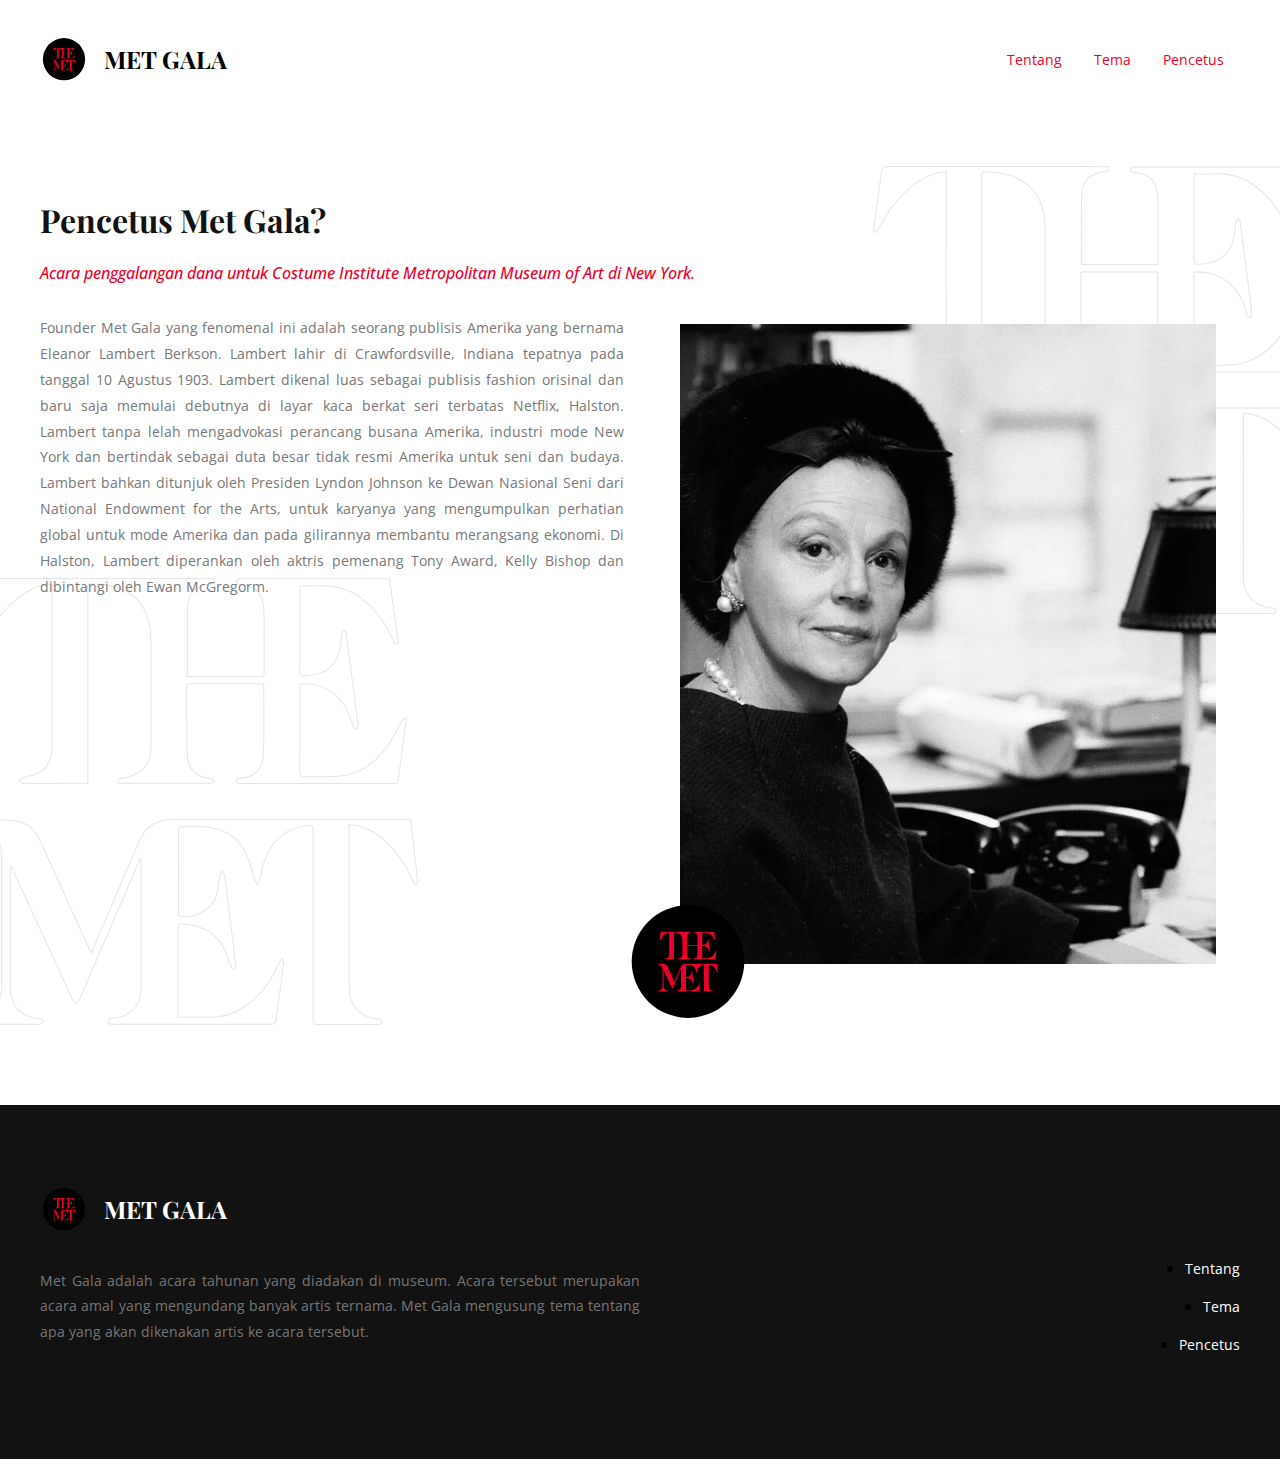
==== founder.html @ 4b669ad2 "project finished" ====
<!DOCTYPE html>
<html lang="en">

<head>
    <meta charset="UTF-8">
    <meta http-equiv="X-UA-Compatible" content="IE=edge">
    <meta name="viewport" content="width=device-width, initial-scale=1.0">
    <title>Website Met Gala | Pencetus</title>
    <link rel="icon" href="img/favicon.ico" type="image/x-icon">
    <link rel="shortcut icon" href="img/favicon.ico" type="image/x-icon">

    <link rel="stylesheet" href="css/styles.css">
    <script src="https://cdnjs.cloudflare.com/ajax/libs/gsap/3.10.4/gsap.min.js"></script>
</head>

<body>
    <header>
        <div class="container">
            <navbar>
                <div class="navleft">
                    <img src="img/metgala.svg" alt="met gala logo" class="brand">
                    <span class="identity">MET GALA</span>
                </div>
                <div class="navright">
                    <ul class="navmenu">
                        <li class="navitem"><a href="index.html" class="navlink">Tentang</a></li>
                        <li class="navitem"><a href="theme.html" class="navlink">Tema</a></li>
                        <li class="navitem"><a href="founder.html" class="navlink">Pencetus</a></li>
                    </ul>
                </div>
            </navbar>
        </div>
    </header>

    <main>
        <div class="container">
            <h1 class="title">Pencetus Met Gala?</h1>
            <h3 class="subtitle">Acara penggalangan dana untuk Costume Institute Metropolitan
                Museum of Art di New York.</h3>
            <article>
                <div class="content">
                    <p class="description">
                        Founder Met Gala yang fenomenal ini adalah seorang publisis Amerika yang bernama Eleanor Lambert
                        Berkson. Lambert lahir di Crawfordsville, Indiana tepatnya pada tanggal 10 Agustus 1903. Lambert
                        dikenal luas sebagai publisis fashion orisinal dan baru saja memulai debutnya di layar kaca
                        berkat seri terbatas Netflix, Halston. Lambert tanpa lelah mengadvokasi perancang busana
                        Amerika, industri mode New York dan bertindak sebagai duta besar tidak resmi Amerika untuk seni
                        dan budaya. Lambert bahkan ditunjuk oleh Presiden Lyndon Johnson ke Dewan Nasional Seni dari
                        National Endowment for the Arts, untuk karyanya yang mengumpulkan perhatian global untuk mode
                        Amerika dan pada gilirannya membantu merangsang ekonomi. Di Halston, Lambert diperankan oleh
                        aktris pemenang Tony Award, Kelly Bishop dan dibintangi oleh Ewan McGregorm.
                    </p>
                </div>
                <div class="image">
                    <img src="img/article/eleanor-lambert-berkson.jpg" alt="eleanor lambert berkson" class="picture"
                        draggable="false">
                    <img src="img/metgala.svg" alt="metgala logo" class="ornament left">
                </div>

            </article>
        </div>

        <img src="img/logo-transparent.svg" class="bgornament left bottom">
        <img src="img/logo-transparent.svg" class="bgornament right top">
    </main>

    <footer>
        <div class="container">
            <div class="footerbrand">
                <img src="img/metgala.svg" alt="met gala logo" class="brand">
                <span class="identity">MET GALA</span>
            </div>
            <div class="footer">
                <div class="footerleft">
                    <p class="footerdescription">
                        Met Gala adalah acara tahunan yang diadakan di museum. Acara tersebut merupakan acara amal
                        yang
                        mengundang banyak artis ternama. Met Gala mengusung tema tentang apa yang akan dikenakan
                        artis
                        ke acara tersebut.
                    </p>
                </div>
                <div class="footerright">
                    <ul class="footermenu">
                        <li class="footeritem"><a href="index.html" class="footerlink">Tentang</a></li>
                        <li class="footeritem"><a href="theme.html" class="footerlink">Tema</a></li>
                        <li class="footeritem"><a href="founder.html" class="footerlink">Pencetus</a></li>
                    </ul>
                </div>
            </div>
        </div>
    </footer>

    <div class="cursor cursor--large"></div>
    <div class="cursor cursor--small"></div>

    <script src="js/index.js" type="text/javascript"></script>
</body>

</html>
---- css/styles.css ----
/* 
google fonts links for opensans 400, 500, 700
google fonts links for playfair 400, 500, 700
*/
@import url('https://fonts.googleapis.com/css2?family=Open+Sans:ital,wght@0,400;0,500;0,700;1,400;1,500;1,700&family=Playfair+Display:ital,wght@0,400;0,500;0,700;1,400;1,500;1,700&display=swap');

:root {
	--title-color: #121212;
	--subtitle-color: rgb(235, 0, 41);
	--text-color: #777777;
	--white-color: #fff;
}

/* 
css reset
*/
body {
	margin: 0;
	padding: 0;
	width: 100%;
	height: 100vh;

	overflow-x: hidden;
	font-family: 'Open Sans', sans-serif;
	display: relative;
}

main,
navbar,
header,
footer {
	margin: 0;
	padding: 0;
	width: 100%;
	margin-top: 2em;
}

main {
	margin: 7em 0;
	position: relative;
}

.container {
	margin: 0;
	padding: 0 2em;
}

@media screen and (min-width: 1200px) {
	.container {
		margin: 0 auto;
		max-width: 1200px;
	}
}

article {
	margin: 0;
	width: 100%;

	display: grid;
	grid-template-columns: 3fr 3fr;
	grid-template-rows: auto;
	gap: 2em;
}

@media screen and (max-width: 1200px) {
	article {
		grid-template-columns: 1fr;
		grid-template-rows: auto;
	}
}

.title {
	color: var(--title-color);
	font-size: 2em;
	font-weight: bold;
	font-family: 'Playfair Display', serif;
}

.subtitle {
	color: var(--subtitle-color);
	font-size: 1em;
	font-style: italic;
	font-weight: 500 !important;
}

.description {
	color: var(--text-color);
	font-size: 0.9em;
	font-weight: 400;
	line-height: 180%;
	text-align: justify;
}

.image {
	padding: 1.5em;
	position: relative;
}

.ornament {
	width: 8em;
	bottom: -2em;
	position: absolute;
	animation: rotate 2s cubic-bezier(0.175, 0.885, 0.32, 1.275) infinite;
	z-index: 999;
}

.right {
	right: -2em;
}

.left {
	left: -2em;
}

/* animation keyframe */
@keyframes rotate {
	0% {
		transform: rotate(0deg);
	}

	100% {
		transform: rotate(360deg);
	}
}

.picture {
	width: 100%;
	height: 40em;

	/* set picture to cover */
	object-fit: cover;
}

.cursor {
	width: var(--size);
	height: var(--size);
	border-radius: 50%;
	position: absolute;
	left: 0;
	top: 0;
	pointer-events: none;
	z-index: 100;
}

.cursor--large {
	--size: 50px;
	border: 1px solid var(--title-color);
}

.cursor--small {
	--size: 8px;
	background: var(--subtitle-color);
	transform: translate(-50%, -50%);
}

.show {
	content: 'This is the test';
}

navbar {
	margin: 0;
	padding: 0;

	display: flex;
	align-items: center;
	justify-content: space-between;
}

.navleft {
	display: flex;
	align-items: center;
	justify-content: flex-start;
}

.brand {
	height: 3em;
	margin-right: 1em;
}

.identity {
	font-size: 1.5em;
	font-weight: bold;
	font-family: 'Playfair Display', serif;
}

.navmenu {
	display: flex;
	align-items: center;
	justify-content: flex-end;
	list-style: none;
}

.navitem {
	padding: 0 1em;
}

.navlink {
	font-size: 0.9em;
	text-decoration: none;
	color: var(--subtitle-color);
}

.navlink:hover {
	color: var(--text-color);
}

.navlink::focus {
	box-shadow: none;
}

footer {
	padding: 5em 0;
	background: var(--title-color);

	bottom: 0;
	display: absolute;
}

.footer {
	display: flex;
	align-items: center;
	justify-content: space-between;
}

.footer > div {
	width: 50%;
}

.footerbrand {
	color: var(--white-color);
	display: flex;
	align-items: center;
	justify-content: flex-start;
}

.footerdescription {
	color: var(--text-color);
	font-size: 0.9em;
	font-weight: 400;
	line-height: 180%;
	text-align: justify;
}

.footermenu {
	display: flex;
	flex-direction: column;
	align-items: flex-end;
}

.footeritem {
	padding: 0.5em 0;
}

.footerlink {
	font-size: 0.9em;
	text-decoration: none;
	color: var(--white-color);
}

.footerlink:hover {
	color: var(--subtitle-color);
}

@media screen and (max-width: 1200px) {
	.footer {
		flex-direction: column;
	}

	.footer > div {
		width: 100%;
	}

	.footerbrand {
		justify-content: center;
	}

	.footerdescription {
		text-align: center;
	}

	.footermenu {
		align-items: center;
	}
}

.dodge {
	mix-blend-mode: lighten;
}

.bgornament {
	width: 50vh;
	opacity: 0.1;
	position: absolute;
	z-index: -1;
}

.top {
	top: -2em;
}

.bottom {
	bottom: -2em;
}

@media screen and (max-width: 1200px) {
	.bgornament {
		opacity: 0.05;
	}
}
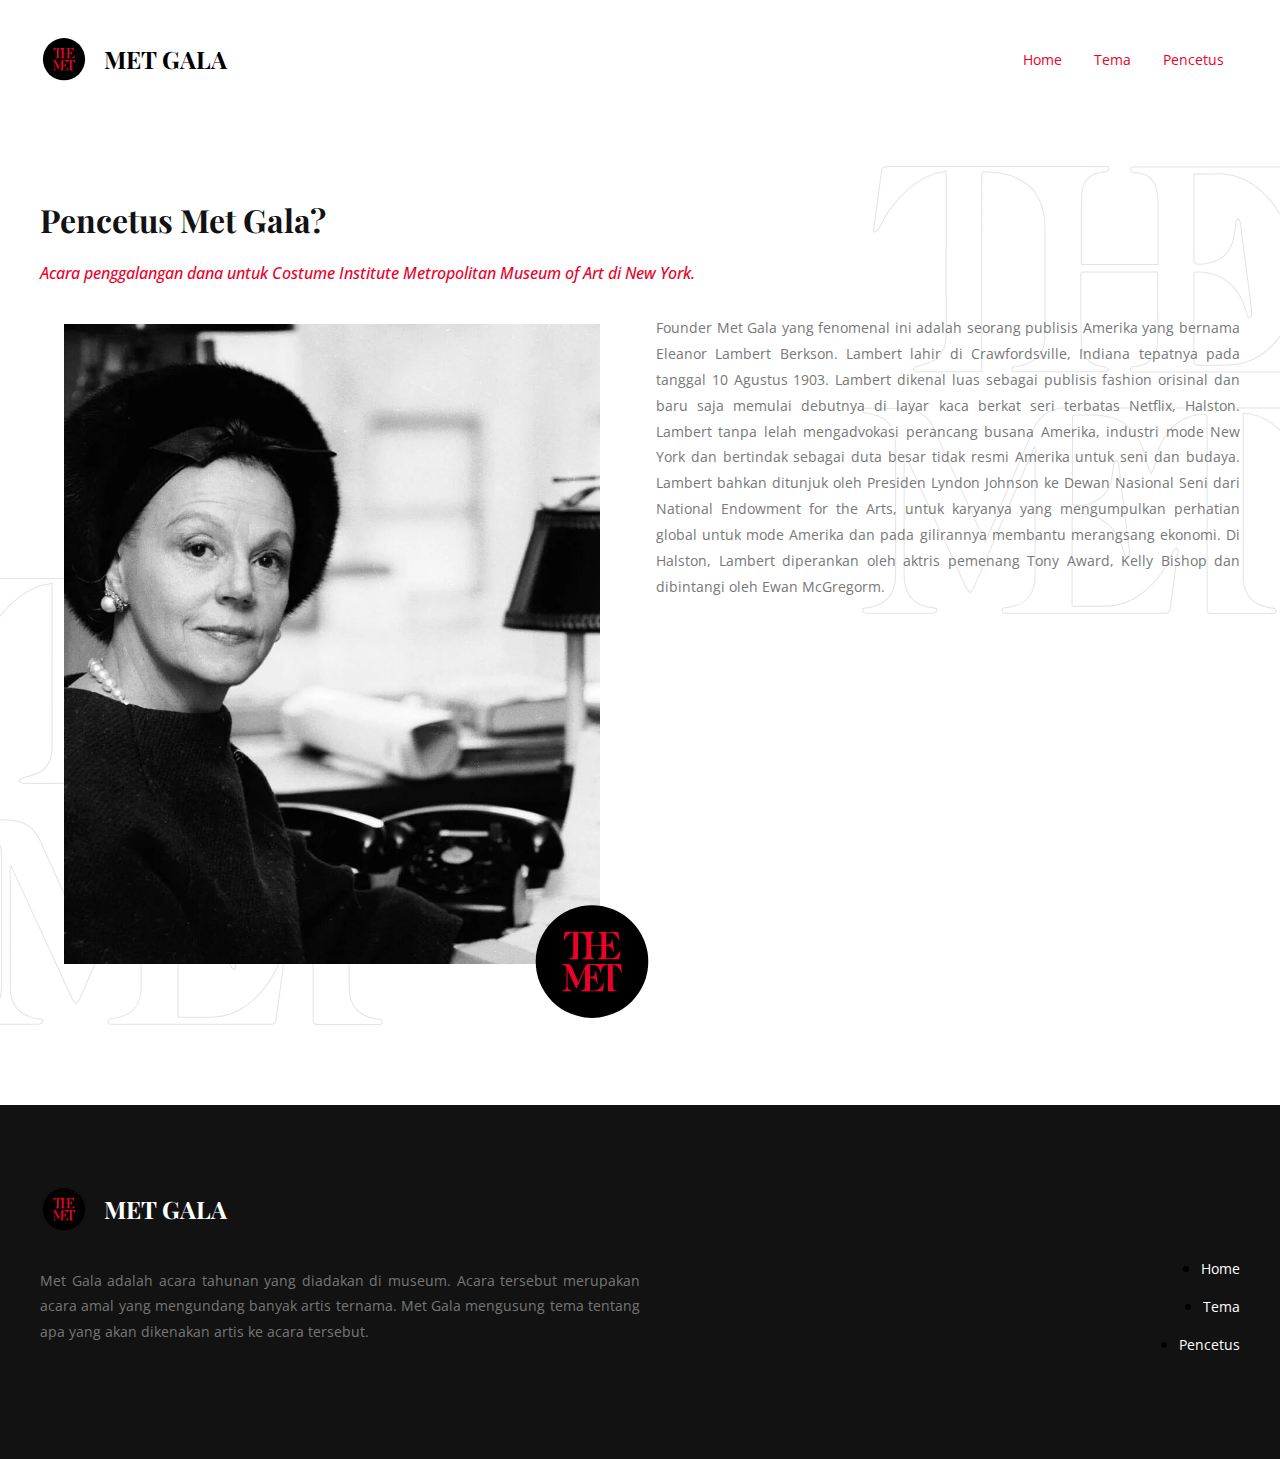
==== commit d4a61732: "revisi done" ====
--- a/founder.html
+++ b/founder.html
@@ -5,7 +5,7 @@
     <meta charset="UTF-8">
     <meta http-equiv="X-UA-Compatible" content="IE=edge">
     <meta name="viewport" content="width=device-width, initial-scale=1.0">
-    <title>Website Met Gala | Pencetus</title>
+    <title>Entertaintment Fashion - Met Gala - Pencetus</title>
     <link rel="icon" href="img/favicon.ico" type="image/x-icon">
     <link rel="shortcut icon" href="img/favicon.ico" type="image/x-icon">
 
@@ -23,7 +23,7 @@
                 </div>
                 <div class="navright">
                     <ul class="navmenu">
-                        <li class="navitem"><a href="index.html" class="navlink">Tentang</a></li>
+                        <li class="navitem"><a href="index.html" class="navlink">Home</a></li>
                         <li class="navitem"><a href="theme.html" class="navlink">Tema</a></li>
                         <li class="navitem"><a href="founder.html" class="navlink">Pencetus</a></li>
                     </ul>
@@ -38,6 +38,11 @@
             <h3 class="subtitle">Acara penggalangan dana untuk Costume Institute Metropolitan
                 Museum of Art di New York.</h3>
             <article>
+                <div class="image">
+                    <img src="img/article/eleanor-lambert-berkson.jpg" alt="eleanor lambert berkson" class="picture"
+                        draggable="false">
+                    <img src="img/metgala.svg" alt="metgala logo" class="ornament right">
+                </div>
                 <div class="content">
                     <p class="description">
                         Founder Met Gala yang fenomenal ini adalah seorang publisis Amerika yang bernama Eleanor Lambert
@@ -50,11 +55,6 @@
                         Amerika dan pada gilirannya membantu merangsang ekonomi. Di Halston, Lambert diperankan oleh
                         aktris pemenang Tony Award, Kelly Bishop dan dibintangi oleh Ewan McGregorm.
                     </p>
-                </div>
-                <div class="image">
-                    <img src="img/article/eleanor-lambert-berkson.jpg" alt="eleanor lambert berkson" class="picture"
-                        draggable="false">
-                    <img src="img/metgala.svg" alt="metgala logo" class="ornament left">
                 </div>
 
             </article>
@@ -82,7 +82,7 @@
                 </div>
                 <div class="footerright">
                     <ul class="footermenu">
-                        <li class="footeritem"><a href="index.html" class="footerlink">Tentang</a></li>
+                        <li class="footeritem"><a href="index.html" class="footerlink">Home</a></li>
                         <li class="footeritem"><a href="theme.html" class="footerlink">Tema</a></li>
                         <li class="footeritem"><a href="founder.html" class="footerlink">Pencetus</a></li>
                     </ul>
--- a/css/styles.css
+++ b/css/styles.css
@@ -62,8 +62,18 @@
 	gap: 2em;
 }
 
+#theme article {
+	grid-template-columns: 1fr;
+	grid-template-rows: auto;
+}
+
 @media screen and (max-width: 1200px) {
 	article {
+		grid-template-columns: 1fr;
+		grid-template-rows: auto;
+	}
+
+	#theme article {
 		grid-template-columns: 1fr;
 		grid-template-rows: auto;
 	}
@@ -96,6 +106,20 @@
 	position: relative;
 }
 
+#theme .image {
+	display: grid;
+	grid-template-columns: 1fr 1fr 1fr;
+	gap: 2em;
+}
+
+@media screen and (max-width: 1200px) {
+	#theme .image {
+		display: grid;
+		grid-template-columns: 1fr;
+		gap: 2em;
+	}
+}
+
 .ornament {
 	width: 8em;
 	bottom: -2em;
@@ -126,9 +150,8 @@
 .picture {
 	width: 100%;
 	height: 40em;
-
-	/* set picture to cover */
 	object-fit: cover;
+	object-position: top;
 }
 
 .cursor {
@@ -307,3 +330,13 @@
 		opacity: 0.05;
 	}
 }
+
+@media screen and (max-width: 600px) {
+	.cursor--large {
+		display: none;
+	}
+
+	.cursor--small {
+		display: none;
+	}
+}
